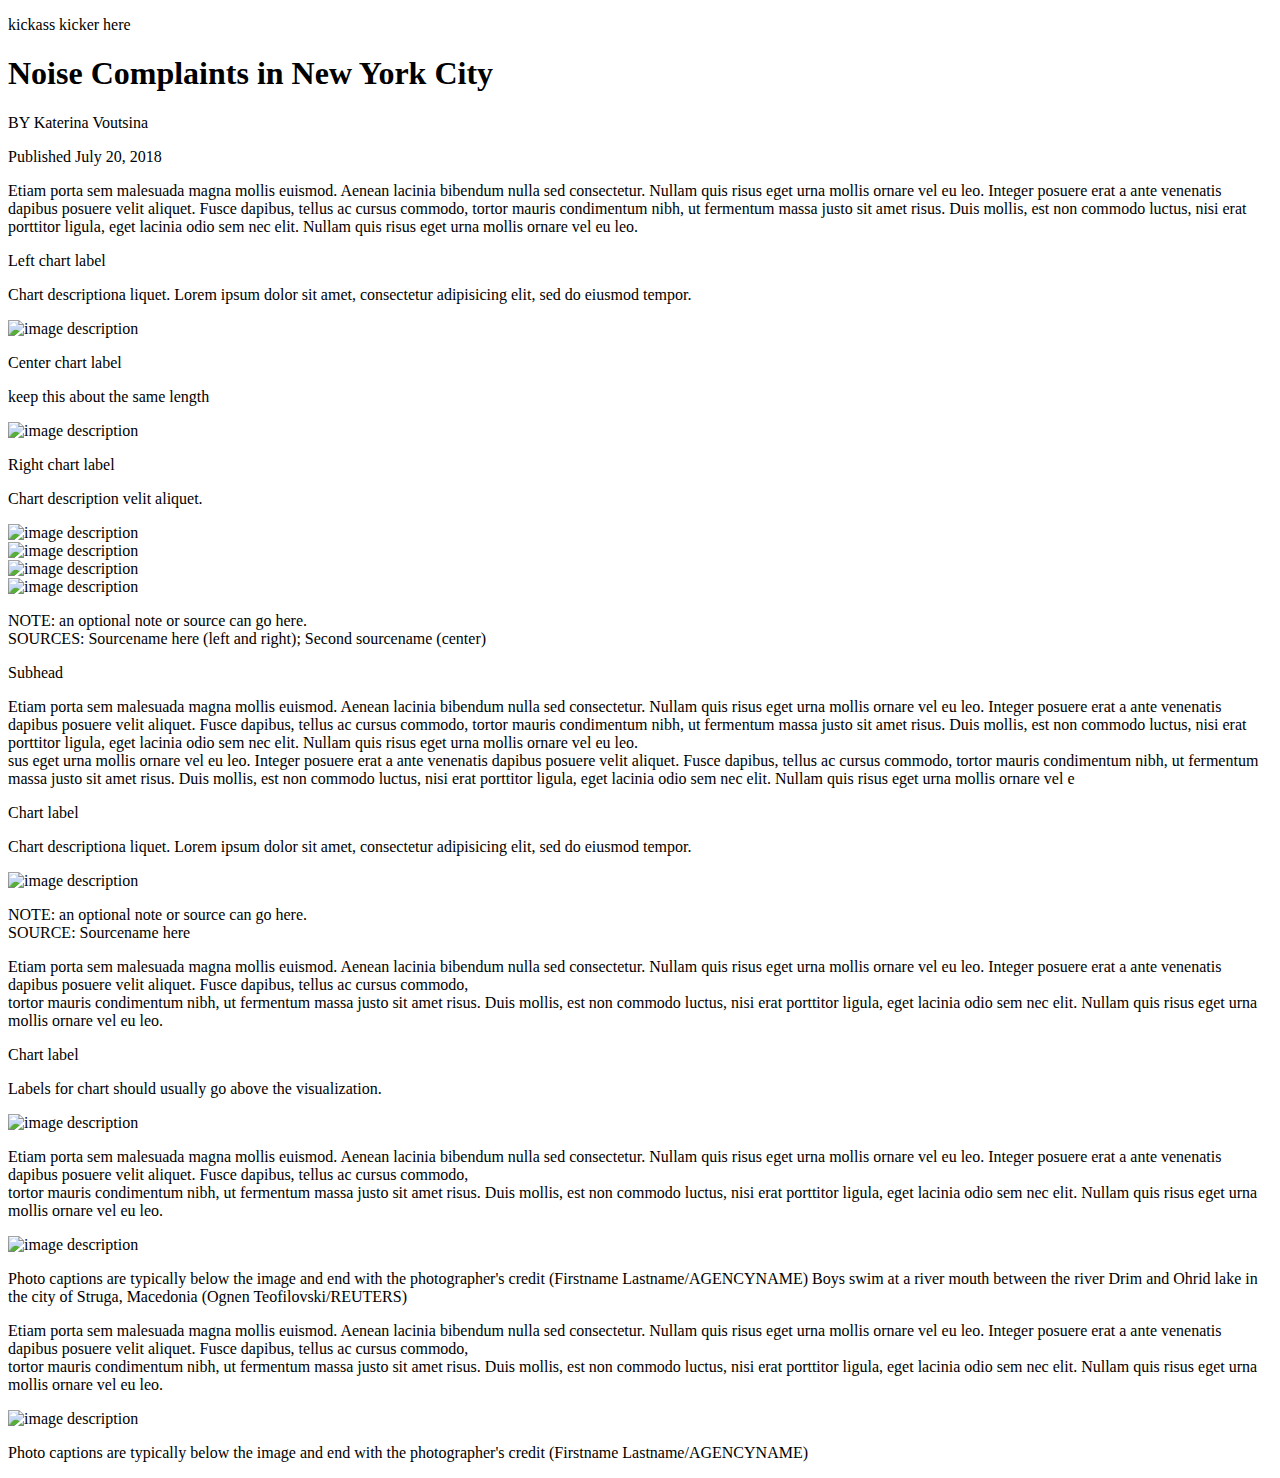
==== index.html @ 0e16860c "My portfolio website" ====
<!doctype html>
<html lang="en">
  <head>
    <!-- Required meta tags -->
    <meta charset="utf-8">
    <meta name="viewport" content="width=device-width, initial-scale=1, shrink-to-fit=no">
    <!-- Bootstrap CSS -->
    <link rel="stylesheet" href="https://stackpath.bootstrapcdn.com/bootstrap/4.1.1/css/bootstrap.min.css" integrity="sha384-WskhaSGFgHYWDcbwN70/dfYBj47jz9qbsMId/iRN3ewGhXQFZCSftd1LZCfmhktB" crossorigin="anonymous">
      
    <!-- Your CSS files -->
    <link rel="stylesheet" href="style/app.css">
    
    <!-- google fonts: Roboto Condensed(super-font) and Lora(sub-font) -->
    <link href="https://fonts.googleapis.com/css?family=Roboto+Condensed:300,400,700" rel="stylesheet">
    <link href="https://fonts.googleapis.com/css?family=Lora:400,400i,700" rel="stylesheet"> 
  
      
      
    <title>Lede page</title>
  </head>
    
  <body class="dark-theme">
    <div class="container"><!-- start of the main container-->
        <div class="row justify-content-center"><!-- headline and intro -->
            <div class="col-lg-10 ">
                <p class="kicker super-font">kickass kicker here</p>
                <h1 class="headline super-font">Noise Complaints in New York City</h1>
                <p class="credit super-font">BY Katerina Voutsina</p>
                <p class="date sub-font">Published July 20, 2018</p>
                <p class="body-text sub-font">
                Etiam porta sem malesuada magna mollis euismod. Aenean lacinia bibendum nulla sed consectetur. Nullam quis risus eget urna mollis ornare vel eu leo. Integer posuere erat a ante venenatis dapibus posuere velit aliquet. Fusce dapibus, tellus ac cursus commodo, tortor mauris condimentum nibh, ut fermentum massa justo sit amet risus. Duis mollis, est non commodo luctus, nisi erat porttitor ligula, eget lacinia odio sem nec elit. Nullam quis risus eget urna mollis ornare vel eu leo.
                </p>
            </div>
        </div>
        
        
        
        
<!-- start of three charts side by side -->
        <div class="row justify-content-center"> <!-- labels/deszcriptions and three charts for mobile -->
            <div class="col-md-4 "><!-- left -->
                <p class="label super-font">Left chart label</p>
                <p class="label-text super-font">Chart descriptiona liquet. Lorem ipsum dolor sit amet, consectetur adipisicing elit, sed do eiusmod tempor. </p>
                <img class="image d-md-none" src="style/images/template_sizeA_0.png" alt="image description">

            </div>
            <div class="col-md-4 "><!-- center -->
                <p class="label super-font">Center chart label</p>
                <p class="label-text super-font">keep this about the same length</p>
                <img class="image d-md-none" src="style/images/template_sizeA_2.png" alt="image description">
            </div>
            <div class="col-md-4 "><!-- right -->
                <p class="label super-font">Right chart label</p>
                <p class="label-text super-font">Chart description   velit aliquet.</p>
                <img class="image  d-md-none" src="style/images/template_sizeA_1.png" alt="image description">
            </div>
        
        </div>
        <!-- these are the image files repeated fror desktop sizes -->
        <div class="d-none d-md-block">
            <div class="row justify-content-center "> 
                <div class="col-md-4 "><!-- left -->
                    <img class="image" src="style/images/template_sizeA_0.png" alt="image description">
                </div>
                <div class="col-md-4 "><!-- center -->
                    <img class="image" src="style/images/template_sizeA_2.png" alt="image description">
                </div>
                <div class="col-md-4 "><!-- right -->
                    <img class="image" src="style/images/template_sizeA_1.png" alt="image description">
                </div>
            </div>
        </div>
<!-- this note is optional -->
        <div class="row justify-content-center "> 
            <div class="col">
                <p class="note sub-font">NOTE: an optional note or source can go here. <br>
                SOURCES: Sourcename here (left and right); Second sourcename (center)
                </p>
            </div>
        </div>
<!-- end of three charts side by side -->
        

        <div class="row justify-content-center"><!-- headline and intro -->
            <div class="col-lg-10 ">
                <p class="subhead super-font">Subhead</p>
                <p class="body-text sub-font">
                Etiam porta sem malesuada magna mollis euismod. Aenean lacinia bibendum nulla sed consectetur. Nullam quis risus eget urna mollis ornare vel eu leo. Integer posuere erat a ante venenatis dapibus posuere velit aliquet. Fusce dapibus, tellus ac cursus commodo, tortor mauris condimentum nibh, ut fermentum massa justo sit amet risus. Duis mollis, est non commodo luctus, nisi erat porttitor ligula, eget lacinia odio sem nec elit. Nullam quis risus eget urna mollis ornare vel eu leo. <br>
                sus eget urna mollis ornare vel eu leo. Integer posuere erat a ante venenatis dapibus posuere velit aliquet. Fusce dapibus, tellus ac cursus commodo, tortor mauris condimentum nibh, ut fermentum massa justo sit amet risus. Duis mollis, est non commodo luctus, nisi erat porttitor ligula, eget lacinia odio sem nec elit. Nullam quis risus eget urna mollis ornare vel e
                </p>
            </div>
        </div>
    
<!-- start of one size B image -->
        <div class="row justify-content-center"> <!-- labels/deszcriptions and three charts for mobile -->
            <div class="col-md-10"><!-- left -->
                <p class="label super-font">Chart label</p>
                <p class="label-text super-font">Chart descriptiona liquet. Lorem ipsum dolor sit amet, consectetur adipisicing elit, sed do eiusmod tempor. </p>
                <img class="image" src="style/images/noise_size_B.png" alt="image description">
                <p class="note sub-font">NOTE: an optional note or source can go here. <br>
                SOURCE: Sourcename here
                </p>
            </div>
        </div>
<!-- end of one size B image -->


        <div class="row justify-content-center"><!-- headline and intro -->
            <div class="col-lg-10 ">
                <p class="body-text sub-font">
                Etiam porta sem malesuada magna mollis euismod. Aenean lacinia bibendum nulla sed consectetur. Nullam quis risus eget urna mollis ornare vel eu leo. Integer posuere erat a ante venenatis dapibus posuere velit aliquet. Fusce dapibus, tellus ac cursus commodo,<br>
                tortor mauris condimentum nibh, ut fermentum massa justo sit amet risus. Duis mollis, est non commodo luctus, nisi erat porttitor ligula, eget lacinia odio sem nec elit. Nullam quis risus eget urna mollis ornare vel eu leo.
                </p>
            </div>
        </div>





<!-- start of one size C image -->


        <div class="row justify-content-center"> 
            <div class="col-md-10">
                <p class="label super-font">Chart label</p>
                <p class="label-text super-font">Labels for chart should usually go above the visualization.</p>
            </div>
            <img class="image" src="style/images/template_size_C.png" alt="image description">
        </div>
        
        <div class="row justify-content-center"><!-- headline and intro -->
            <div class="col-lg-10 ">
                <p class="body-text sub-font">
                Etiam porta sem malesuada magna mollis euismod. Aenean lacinia bibendum nulla sed consectetur. Nullam quis risus eget urna mollis ornare vel eu leo. Integer posuere erat a ante venenatis dapibus posuere velit aliquet. Fusce dapibus, tellus ac cursus commodo,<br>
                tortor mauris condimentum nibh, ut fermentum massa justo sit amet risus. Duis mollis, est non commodo luctus, nisi erat porttitor ligula, eget lacinia odio sem nec elit. Nullam quis risus eget urna mollis ornare vel eu leo.
                </p>
            </div>
        </div>
        
        
        
        
        
        
        
        
        <div class="row justify-content-center"> 
            <div class="col-12">
                <img class="image" src="style/images/swimming.jpg" alt="image description">
            </div>
            <div class="col-md-10">
                <p class="caption sub-font">Photo captions are typically below the image and end with the photographer's credit (Firstname Lastname/AGENCYNAME) Boys swim at a river mouth between the river Drim and Ohrid lake in the city of Struga, Macedonia (Ognen Teofilovski/REUTERS)</p>
            </div>
        </div>
        
        <div class="row justify-content-center"><!-- headline and intro -->
        <div class="col-lg-10 ">
            <p class="body-text sub-font">
            Etiam porta sem malesuada magna mollis euismod. Aenean lacinia bibendum nulla sed consectetur. Nullam quis risus eget urna mollis ornare vel eu leo. Integer posuere erat a ante venenatis dapibus posuere velit aliquet. Fusce dapibus, tellus ac cursus commodo,<br>
            tortor mauris condimentum nibh, ut fermentum massa justo sit amet risus. Duis mollis, est non commodo luctus, nisi erat porttitor ligula, eget lacinia odio sem nec elit. Nullam quis risus eget urna mollis ornare vel eu leo.
            </p>
        </div>
        <div class="row justify-content-center no-gutters"> 
            <div class="col-md-5">
                <img class="image" src="style/images/pic_Size_A.jpeg" alt="image description">
                <p class="caption sub-font">Photo captions are typically below the image and end with the photographer's credit (Firstname Lastname/AGENCYNAME)</p>
            </div>
        </div>
    
            
            
    
        
        
        
        
        
      </div><!-- end of the main container-->
   
        

      
      
    <!-- Optional JavaScript -->
    <!-- jQuery first, then Popper.js, then Bootstrap JS -->
    <script src="https://code.jquery.com/jquery-3.3.1.slim.min.js" integrity="sha384-q8i/X+965DzO0rT7abK41JStQIAqVgRVzpbzo5smXKp4YfRvH+8abtTE1Pi6jizo" crossorigin="anonymous"></script>
    <script src="https://cdnjs.cloudflare.com/ajax/libs/popper.js/1.14.3/umd/popper.min.js" integrity="sha384-ZMP7rVo3mIykV+2+9J3UJ46jBk0WLaUAdn689aCwoqbBJiSnjAK/l8WvCWPIPm49" crossorigin="anonymous"></script>
    <script src="https://stackpath.bootstrapcdn.com/bootstrap/4.1.1/js/bootstrap.min.js" integrity="sha384-smHYKdLADwkXOn1EmN1qk/HfnUcbVRZyYmZ4qpPea6sjB/pTJ0euyQp0Mk8ck+5T" crossorigin="anonymous"></script>
  </body>
</html>
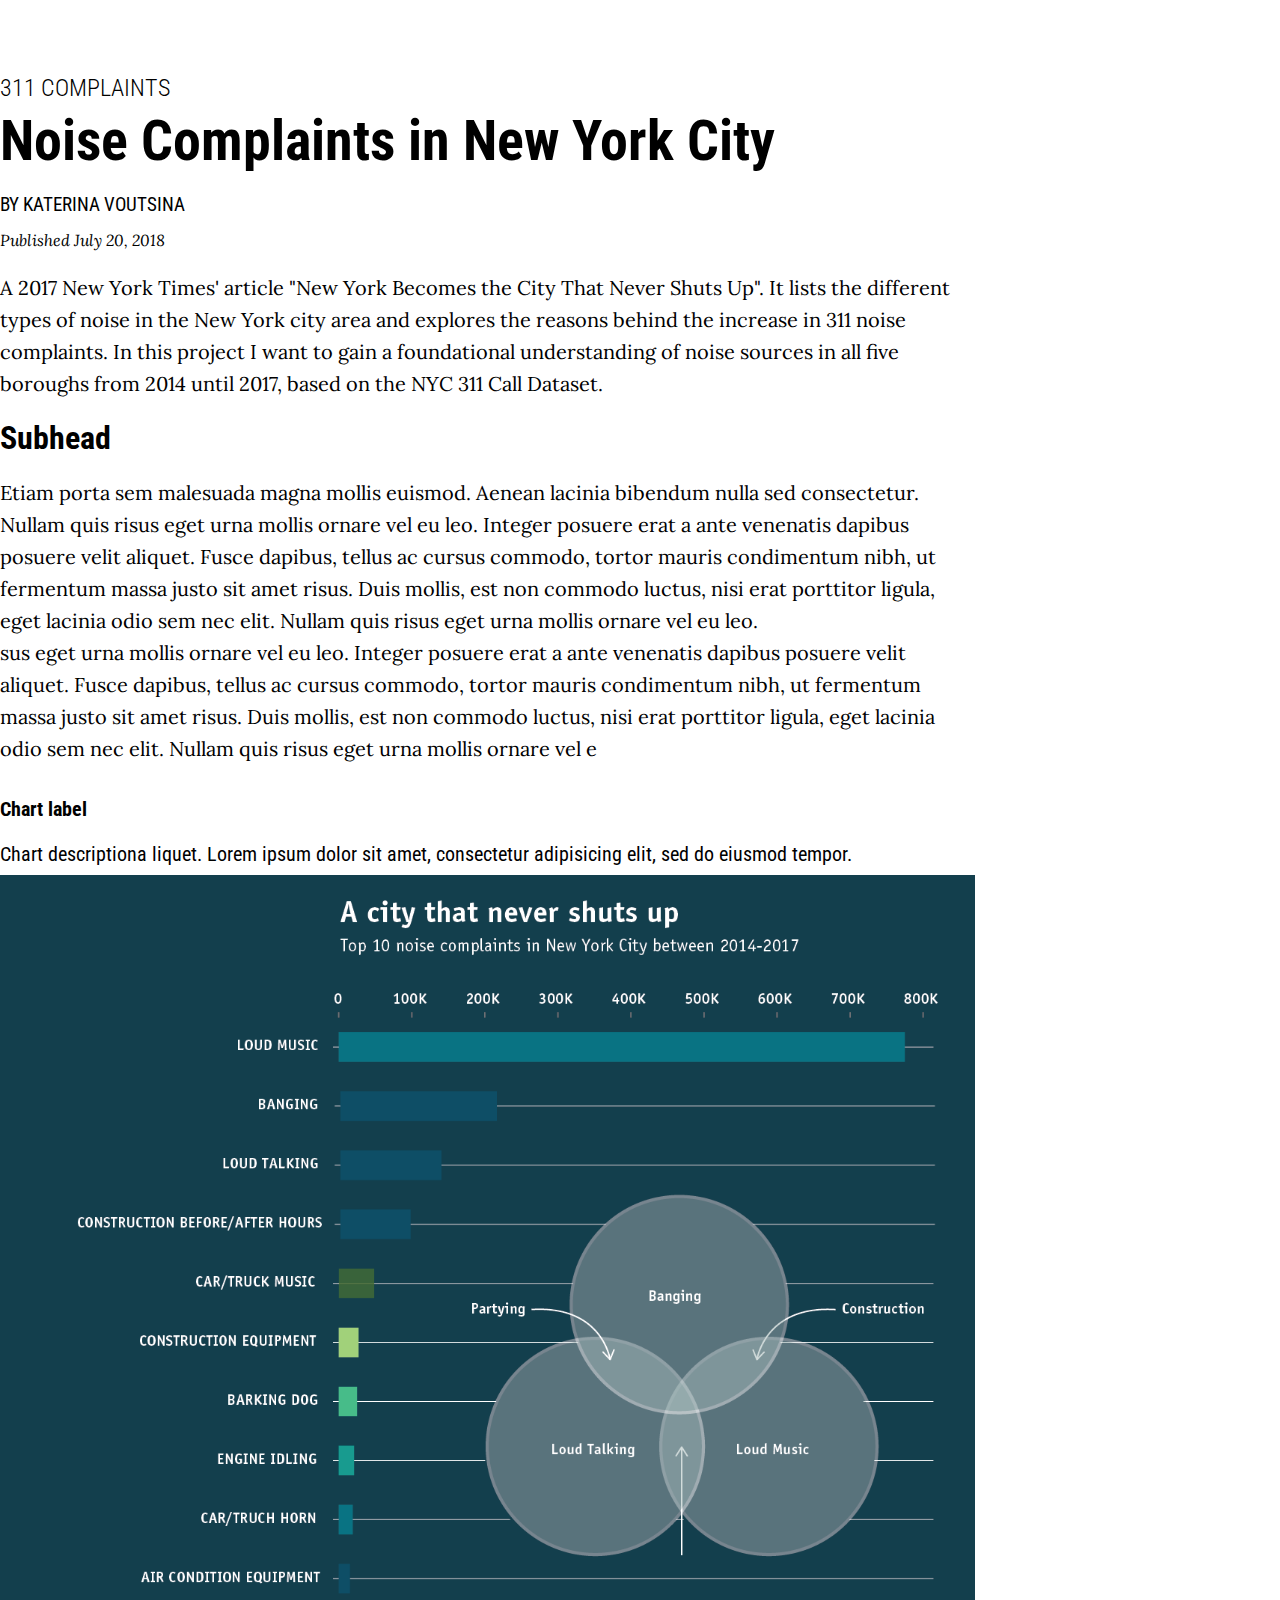
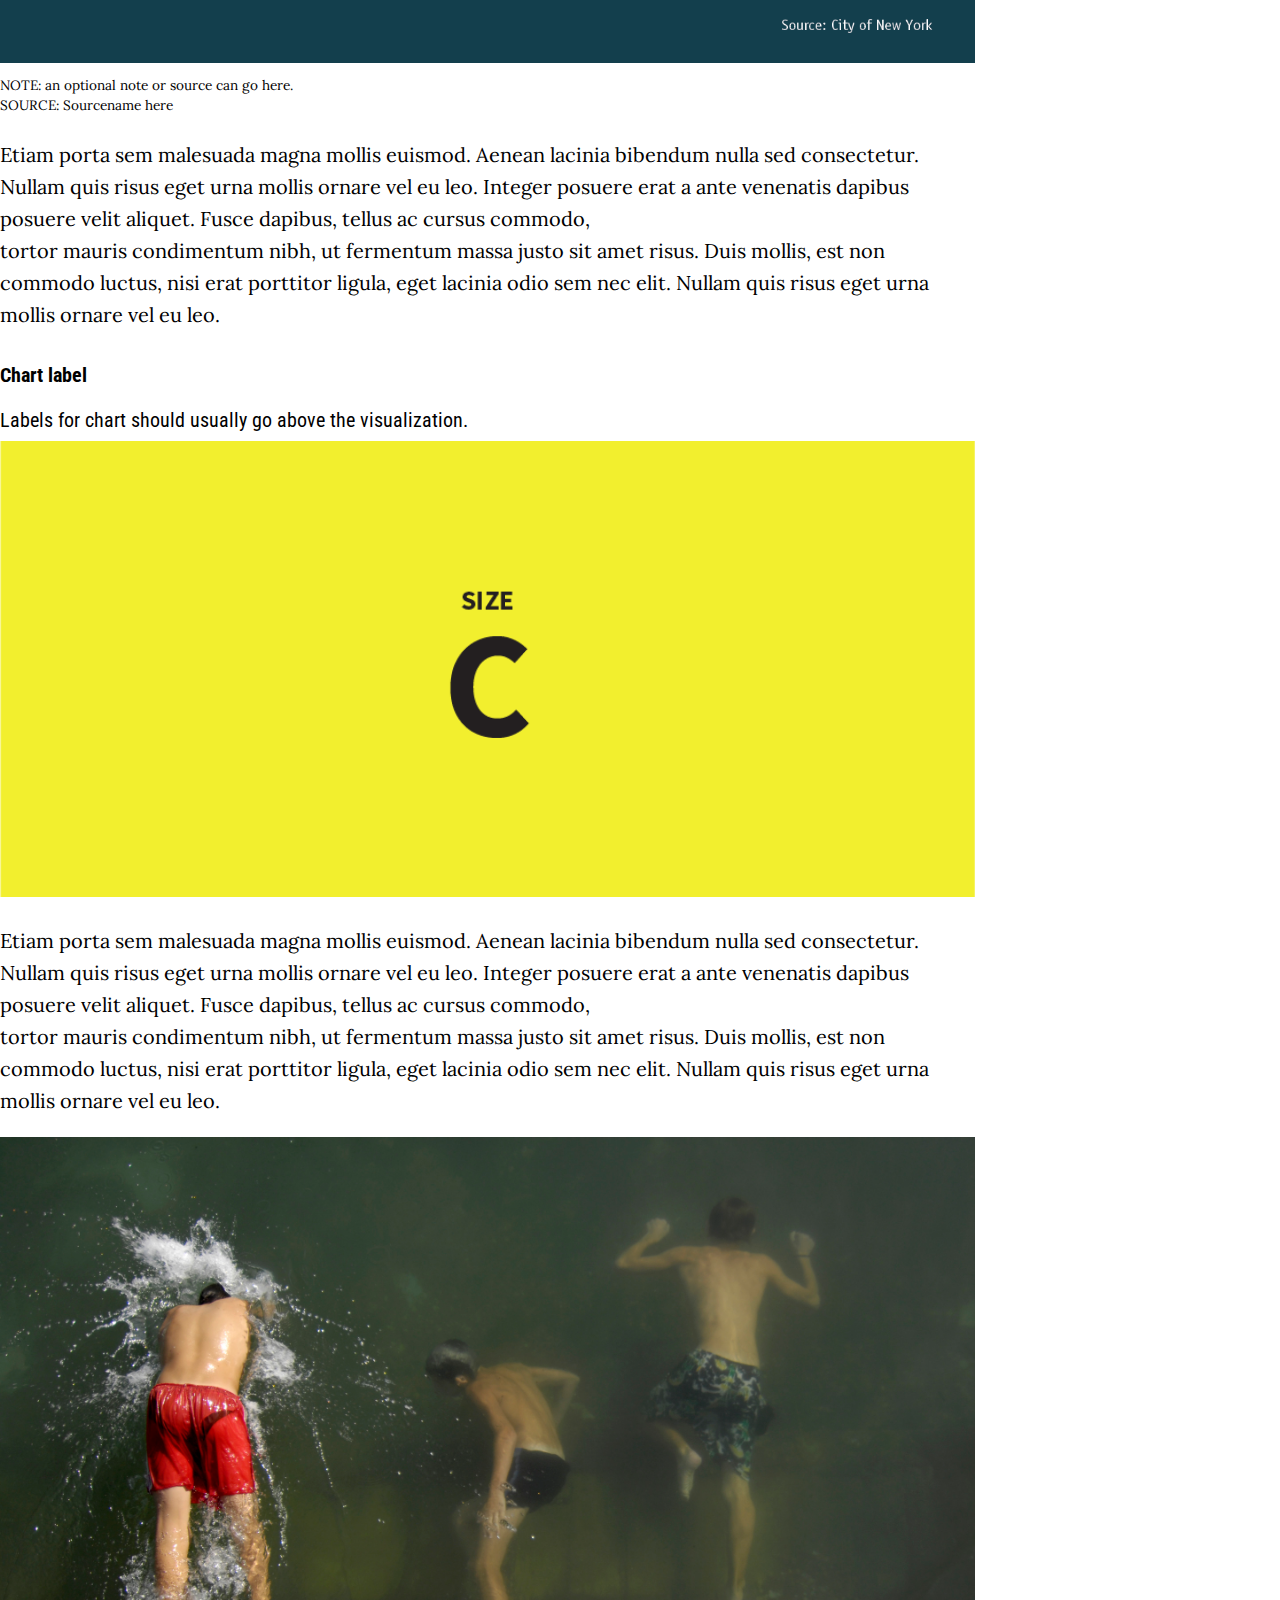
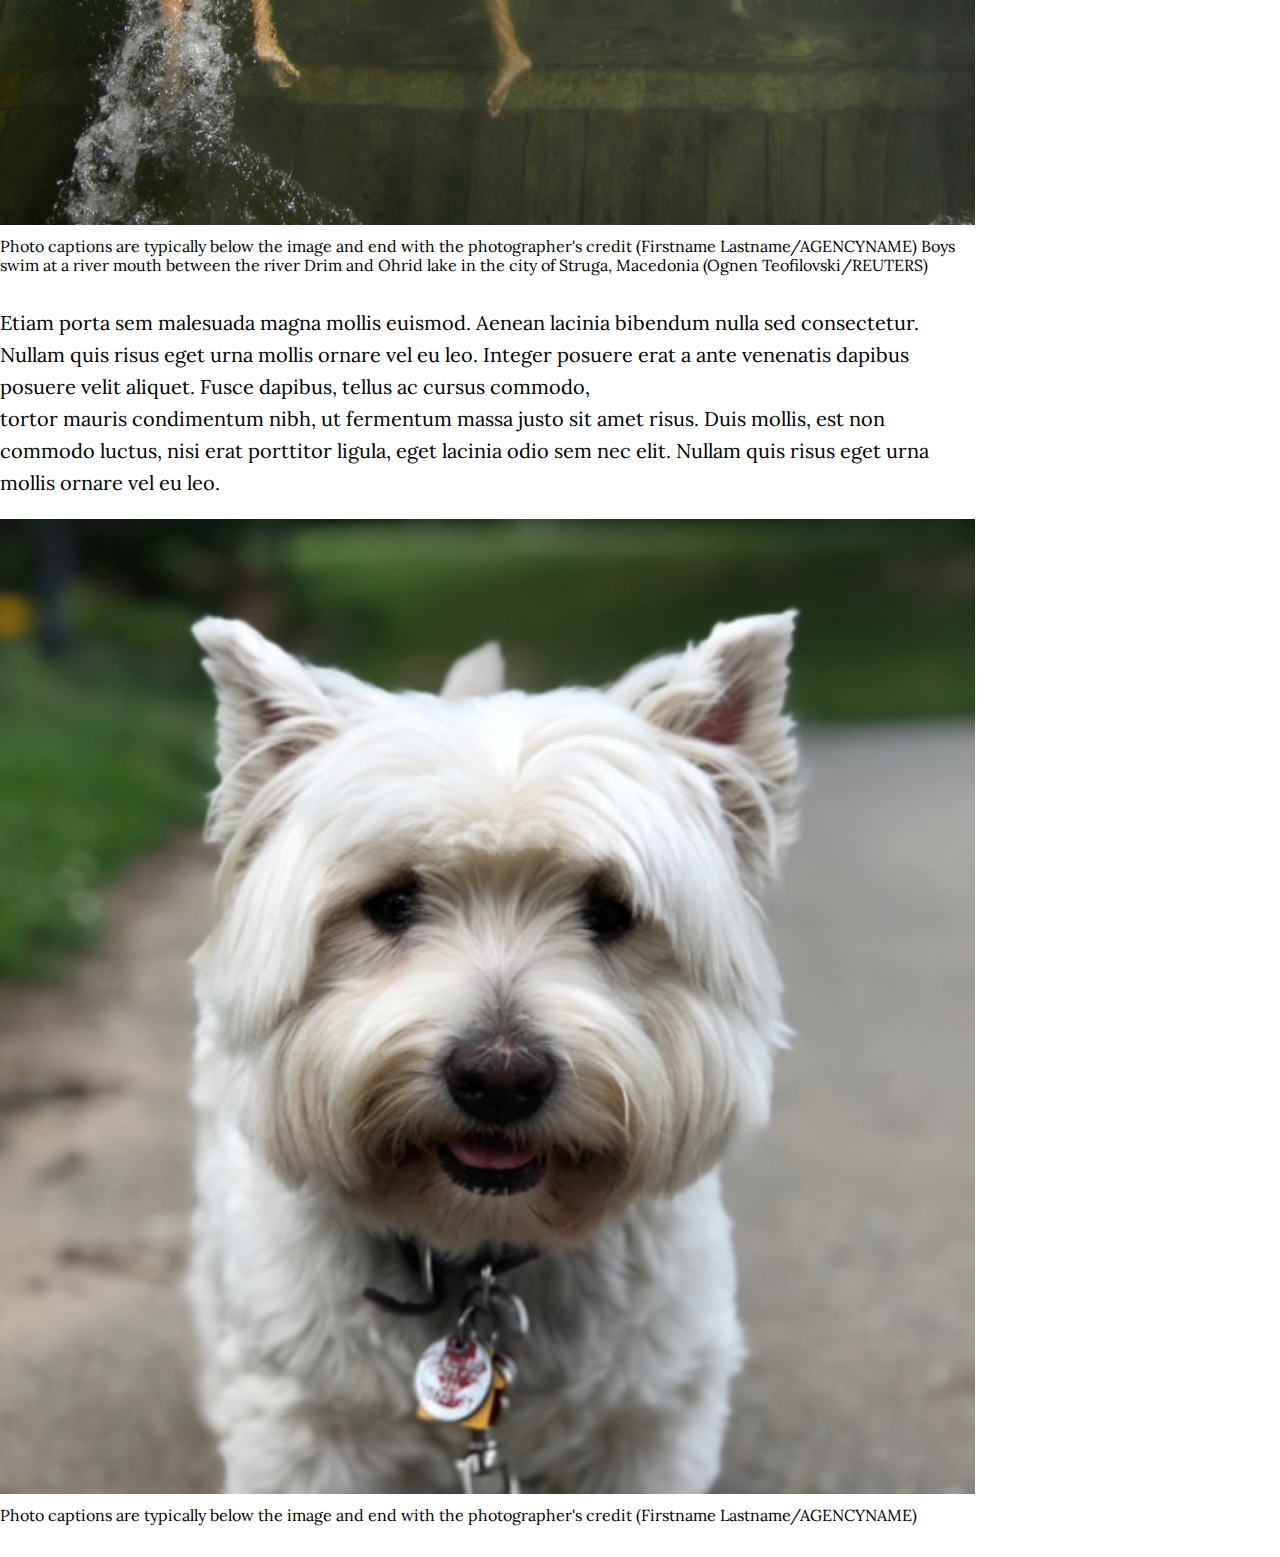
==== commit c8b09b22: "Add files via upload" ====
--- a/index.html
+++ b/index.html
@@ -16,69 +16,22 @@
   
       
       
-    <title>Lede page</title>
+    <title>Noise Pollution in New York City</title>
   </head>
     
-  <body class="dark-theme">
+  <body class="light-theme">
     <div class="container"><!-- start of the main container-->
         <div class="row justify-content-center"><!-- headline and intro -->
             <div class="col-lg-10 ">
-                <p class="kicker super-font">kickass kicker here</p>
+                <p class="kicker super-font">311 Complaints</p>
                 <h1 class="headline super-font">Noise Complaints in New York City</h1>
                 <p class="credit super-font">BY Katerina Voutsina</p>
                 <p class="date sub-font">Published July 20, 2018</p>
                 <p class="body-text sub-font">
-                Etiam porta sem malesuada magna mollis euismod. Aenean lacinia bibendum nulla sed consectetur. Nullam quis risus eget urna mollis ornare vel eu leo. Integer posuere erat a ante venenatis dapibus posuere velit aliquet. Fusce dapibus, tellus ac cursus commodo, tortor mauris condimentum nibh, ut fermentum massa justo sit amet risus. Duis mollis, est non commodo luctus, nisi erat porttitor ligula, eget lacinia odio sem nec elit. Nullam quis risus eget urna mollis ornare vel eu leo.
+                A 2017 New York Times' article "New York Becomes the City That Never Shuts Up". It lists the different types of noise in the New York city area and explores the reasons behind the increase in 311 noise complaints. In this project I want to gain a foundational understanding of noise sources in all five boroughs from 2014 until 2017, based on the NYC 311 Call Dataset.
                 </p>
             </div>
         </div>
-        
-        
-        
-        
-<!-- start of three charts side by side -->
-        <div class="row justify-content-center"> <!-- labels/deszcriptions and three charts for mobile -->
-            <div class="col-md-4 "><!-- left -->
-                <p class="label super-font">Left chart label</p>
-                <p class="label-text super-font">Chart descriptiona liquet. Lorem ipsum dolor sit amet, consectetur adipisicing elit, sed do eiusmod tempor. </p>
-                <img class="image d-md-none" src="style/images/template_sizeA_0.png" alt="image description">
-
-            </div>
-            <div class="col-md-4 "><!-- center -->
-                <p class="label super-font">Center chart label</p>
-                <p class="label-text super-font">keep this about the same length</p>
-                <img class="image d-md-none" src="style/images/template_sizeA_2.png" alt="image description">
-            </div>
-            <div class="col-md-4 "><!-- right -->
-                <p class="label super-font">Right chart label</p>
-                <p class="label-text super-font">Chart description   velit aliquet.</p>
-                <img class="image  d-md-none" src="style/images/template_sizeA_1.png" alt="image description">
-            </div>
-        
-        </div>
-        <!-- these are the image files repeated fror desktop sizes -->
-        <div class="d-none d-md-block">
-            <div class="row justify-content-center "> 
-                <div class="col-md-4 "><!-- left -->
-                    <img class="image" src="style/images/template_sizeA_0.png" alt="image description">
-                </div>
-                <div class="col-md-4 "><!-- center -->
-                    <img class="image" src="style/images/template_sizeA_2.png" alt="image description">
-                </div>
-                <div class="col-md-4 "><!-- right -->
-                    <img class="image" src="style/images/template_sizeA_1.png" alt="image description">
-                </div>
-            </div>
-        </div>
-<!-- this note is optional -->
-        <div class="row justify-content-center "> 
-            <div class="col">
-                <p class="note sub-font">NOTE: an optional note or source can go here. <br>
-                SOURCES: Sourcename here (left and right); Second sourcename (center)
-                </p>
-            </div>
-        </div>
-<!-- end of three charts side by side -->
         
 
         <div class="row justify-content-center"><!-- headline and intro -->
--- a/style/app.css
+++ b/style/app.css
@@ -0,0 +1,142 @@
+
+
+body {
+    padding-top:60px;
+    margin: auto;
+}
+
+
+/* choose a light or dark theme to add to the body tag. */
+.dark-theme {
+    background-color: #181414;
+    color: #fcfbfb;   
+}
+.light-theme {
+    background-color: white;
+    color: black;    
+}
+
+.container {
+        max-width: 975px;
+}
+
+/* ******** */
+
+.image {
+    width: 100%;
+}
+
+
+
+/*
+super-font
+.headline
+.kicker
+.subhead
+.label
+.label-text
+.credit
+
+sub-font
+.date
+.body-text
+.note
+*/
+
+
+
+.super-font {
+    font-family: 'Roboto Condensed', sans-serif;
+}
+.sub-font {
+    font-family: 'Lora', serif;
+}
+
+
+
+.headline {
+    font-size: 3.5rem;
+    line-height: 0.9;
+    margin-bottom: 0.25rem;
+    margin-top: 1rem;
+    font-weight: 700;
+}
+
+.body-text {
+    font-size: 1.25rem;
+    line-height: 1.6;
+    margin-top: 1.5rem;
+
+}
+
+.kicker {
+    font-size: 1.5rem;
+    line-height: 1;
+    margin-bottom: 0.5rem;
+    margin-top: 1rem;
+    font-weight: 300;
+    text-transform: uppercase;
+}
+
+.credit  {
+    font-size: 1.2rem;
+    line-height: 0.75;
+    margin-top: 2rem;
+    font-weight: 400;
+    text-transform: uppercase;
+}
+
+.date {
+    font-size: 1rem;
+    line-height: 1;
+    margin-top: 0.25;
+    font-weight: 400;
+    font-style: italic;
+}
+
+.subhead {
+    font-size: 2rem;
+    line-height: 0.9;
+    margin-bottom: 0.5rem;
+    margin-top: 1.5rem;
+    font-weight: 700;
+}
+
+.label {
+    font-size: 1.25rem;
+    line-height: 1.25;
+    margin-top: 2rem;
+    margin-bottom: 0.5rem;
+    font-weight: 700;
+}
+
+.label-text {
+    font-size: 1.25rem;
+    line-height: 1.25;
+    margin-bottom: 0.5rem;
+    font-weight: 400;
+}
+
+.note {
+    font-size: 0.85rem;
+    line-height: 1.5;
+    margin-top: 0.5rem;
+    margin-bottom: 1.25rem;
+    font-weight: 400;
+}
+.caption  {
+    font-size: 1rem;
+    line-height: 1.2;
+    margin-top: 0.5rem;
+    margin-bottom: 2rem;
+    font-weight: 400;
+}
+
+
+
+
+
+
+
+
+
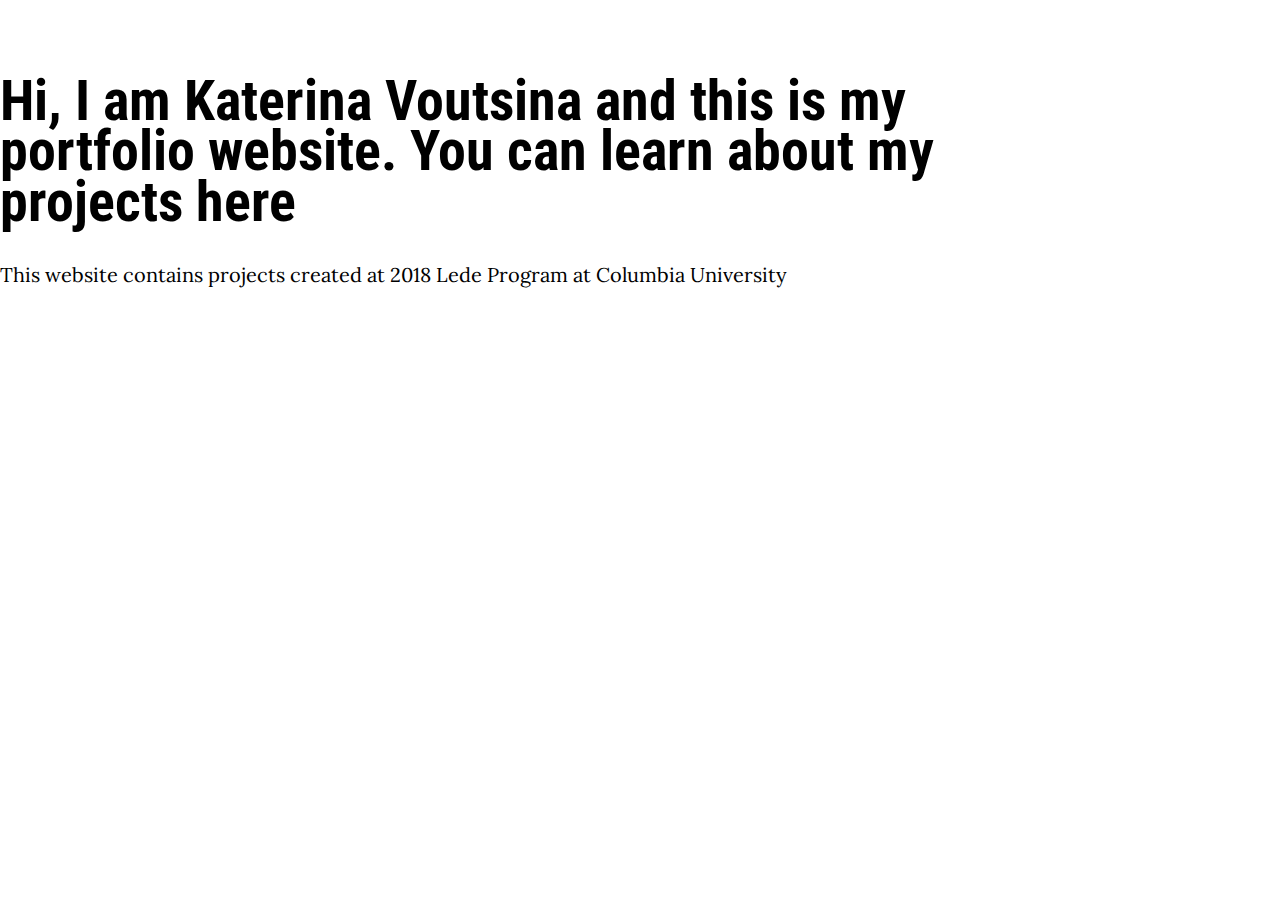
==== commit eb489717: "pushing" ====
--- a/index.html
+++ b/index.html
@@ -15,130 +15,22 @@
     <link href="https://fonts.googleapis.com/css?family=Lora:400,400i,700" rel="stylesheet"> 
   
       
-      
-    <title>Noise Pollution in New York City</title>
+    <title>Hi, I am Katerina Voutsina and this is my portfolio website</title>
   </head>
     
   <body class="light-theme">
     <div class="container"><!-- start of the main container-->
         <div class="row justify-content-center"><!-- headline and intro -->
             <div class="col-lg-10 ">
-                <p class="kicker super-font">311 Complaints</p>
-                <h1 class="headline super-font">Noise Complaints in New York City</h1>
-                <p class="credit super-font">BY Katerina Voutsina</p>
-                <p class="date sub-font">Published July 20, 2018</p>
+                <p class="kicker super-font"></p>
+                <h1 class="headline super-font">Hi, I am Katerina Voutsina and this is my portfolio website. 
+                You can learn about my projects here</h1>
+                <p class="credit super-font"></p>
+                <p class="date sub-font"></p>
                 <p class="body-text sub-font">
-                A 2017 New York Times' article "New York Becomes the City That Never Shuts Up". It lists the different types of noise in the New York city area and explores the reasons behind the increase in 311 noise complaints. In this project I want to gain a foundational understanding of noise sources in all five boroughs from 2014 until 2017, based on the NYC 311 Call Dataset.
-                </p>
-            </div>
-        </div>
-        
-
-        <div class="row justify-content-center"><!-- headline and intro -->
-            <div class="col-lg-10 ">
-                <p class="subhead super-font">Subhead</p>
-                <p class="body-text sub-font">
-                Etiam porta sem malesuada magna mollis euismod. Aenean lacinia bibendum nulla sed consectetur. Nullam quis risus eget urna mollis ornare vel eu leo. Integer posuere erat a ante venenatis dapibus posuere velit aliquet. Fusce dapibus, tellus ac cursus commodo, tortor mauris condimentum nibh, ut fermentum massa justo sit amet risus. Duis mollis, est non commodo luctus, nisi erat porttitor ligula, eget lacinia odio sem nec elit. Nullam quis risus eget urna mollis ornare vel eu leo. <br>
-                sus eget urna mollis ornare vel eu leo. Integer posuere erat a ante venenatis dapibus posuere velit aliquet. Fusce dapibus, tellus ac cursus commodo, tortor mauris condimentum nibh, ut fermentum massa justo sit amet risus. Duis mollis, est non commodo luctus, nisi erat porttitor ligula, eget lacinia odio sem nec elit. Nullam quis risus eget urna mollis ornare vel e
-                </p>
-            </div>
-        </div>
-    
-<!-- start of one size B image -->
-        <div class="row justify-content-center"> <!-- labels/deszcriptions and three charts for mobile -->
-            <div class="col-md-10"><!-- left -->
-                <p class="label super-font">Chart label</p>
-                <p class="label-text super-font">Chart descriptiona liquet. Lorem ipsum dolor sit amet, consectetur adipisicing elit, sed do eiusmod tempor. </p>
-                <img class="image" src="style/images/noise_size_B.png" alt="image description">
-                <p class="note sub-font">NOTE: an optional note or source can go here. <br>
-                SOURCE: Sourcename here
-                </p>
-            </div>
-        </div>
-<!-- end of one size B image -->
-
-
-        <div class="row justify-content-center"><!-- headline and intro -->
-            <div class="col-lg-10 ">
-                <p class="body-text sub-font">
-                Etiam porta sem malesuada magna mollis euismod. Aenean lacinia bibendum nulla sed consectetur. Nullam quis risus eget urna mollis ornare vel eu leo. Integer posuere erat a ante venenatis dapibus posuere velit aliquet. Fusce dapibus, tellus ac cursus commodo,<br>
-                tortor mauris condimentum nibh, ut fermentum massa justo sit amet risus. Duis mollis, est non commodo luctus, nisi erat porttitor ligula, eget lacinia odio sem nec elit. Nullam quis risus eget urna mollis ornare vel eu leo.
+                This website contains projects created at 2018 Lede Program at Columbia University
                 </p>
             </div>
         </div>
 
-
-
-
-
-<!-- start of one size C image -->
-
-
-        <div class="row justify-content-center"> 
-            <div class="col-md-10">
-                <p class="label super-font">Chart label</p>
-                <p class="label-text super-font">Labels for chart should usually go above the visualization.</p>
-            </div>
-            <img class="image" src="style/images/template_size_C.png" alt="image description">
-        </div>
-        
-        <div class="row justify-content-center"><!-- headline and intro -->
-            <div class="col-lg-10 ">
-                <p class="body-text sub-font">
-                Etiam porta sem malesuada magna mollis euismod. Aenean lacinia bibendum nulla sed consectetur. Nullam quis risus eget urna mollis ornare vel eu leo. Integer posuere erat a ante venenatis dapibus posuere velit aliquet. Fusce dapibus, tellus ac cursus commodo,<br>
-                tortor mauris condimentum nibh, ut fermentum massa justo sit amet risus. Duis mollis, est non commodo luctus, nisi erat porttitor ligula, eget lacinia odio sem nec elit. Nullam quis risus eget urna mollis ornare vel eu leo.
-                </p>
-            </div>
-        </div>
-        
-        
-        
-        
-        
-        
-        
-        
-        <div class="row justify-content-center"> 
-            <div class="col-12">
-                <img class="image" src="style/images/swimming.jpg" alt="image description">
-            </div>
-            <div class="col-md-10">
-                <p class="caption sub-font">Photo captions are typically below the image and end with the photographer's credit (Firstname Lastname/AGENCYNAME) Boys swim at a river mouth between the river Drim and Ohrid lake in the city of Struga, Macedonia (Ognen Teofilovski/REUTERS)</p>
-            </div>
-        </div>
-        
-        <div class="row justify-content-center"><!-- headline and intro -->
-        <div class="col-lg-10 ">
-            <p class="body-text sub-font">
-            Etiam porta sem malesuada magna mollis euismod. Aenean lacinia bibendum nulla sed consectetur. Nullam quis risus eget urna mollis ornare vel eu leo. Integer posuere erat a ante venenatis dapibus posuere velit aliquet. Fusce dapibus, tellus ac cursus commodo,<br>
-            tortor mauris condimentum nibh, ut fermentum massa justo sit amet risus. Duis mollis, est non commodo luctus, nisi erat porttitor ligula, eget lacinia odio sem nec elit. Nullam quis risus eget urna mollis ornare vel eu leo.
-            </p>
-        </div>
-        <div class="row justify-content-center no-gutters"> 
-            <div class="col-md-5">
-                <img class="image" src="style/images/pic_Size_A.jpeg" alt="image description">
-                <p class="caption sub-font">Photo captions are typically below the image and end with the photographer's credit (Firstname Lastname/AGENCYNAME)</p>
-            </div>
-        </div>
-    
-            
-            
-    
-        
-        
-        
-        
-        
-      </div><!-- end of the main container-->
-   
-        
-
-      
-      
-    <!-- Optional JavaScript -->
-    <!-- jQuery first, then Popper.js, then Bootstrap JS -->
-    <script src="https://code.jquery.com/jquery-3.3.1.slim.min.js" integrity="sha384-q8i/X+965DzO0rT7abK41JStQIAqVgRVzpbzo5smXKp4YfRvH+8abtTE1Pi6jizo" crossorigin="anonymous"></script>
-    <script src="https://cdnjs.cloudflare.com/ajax/libs/popper.js/1.14.3/umd/popper.min.js" integrity="sha384-ZMP7rVo3mIykV+2+9J3UJ46jBk0WLaUAdn689aCwoqbBJiSnjAK/l8WvCWPIPm49" crossorigin="anonymous"></script>
-    <script src="https://stackpath.bootstrapcdn.com/bootstrap/4.1.1/js/bootstrap.min.js" integrity="sha384-smHYKdLADwkXOn1EmN1qk/HfnUcbVRZyYmZ4qpPea6sjB/pTJ0euyQp0Mk8ck+5T" crossorigin="anonymous"></script>
-  </body>
-</html>+      </div><!-- end of the main container-->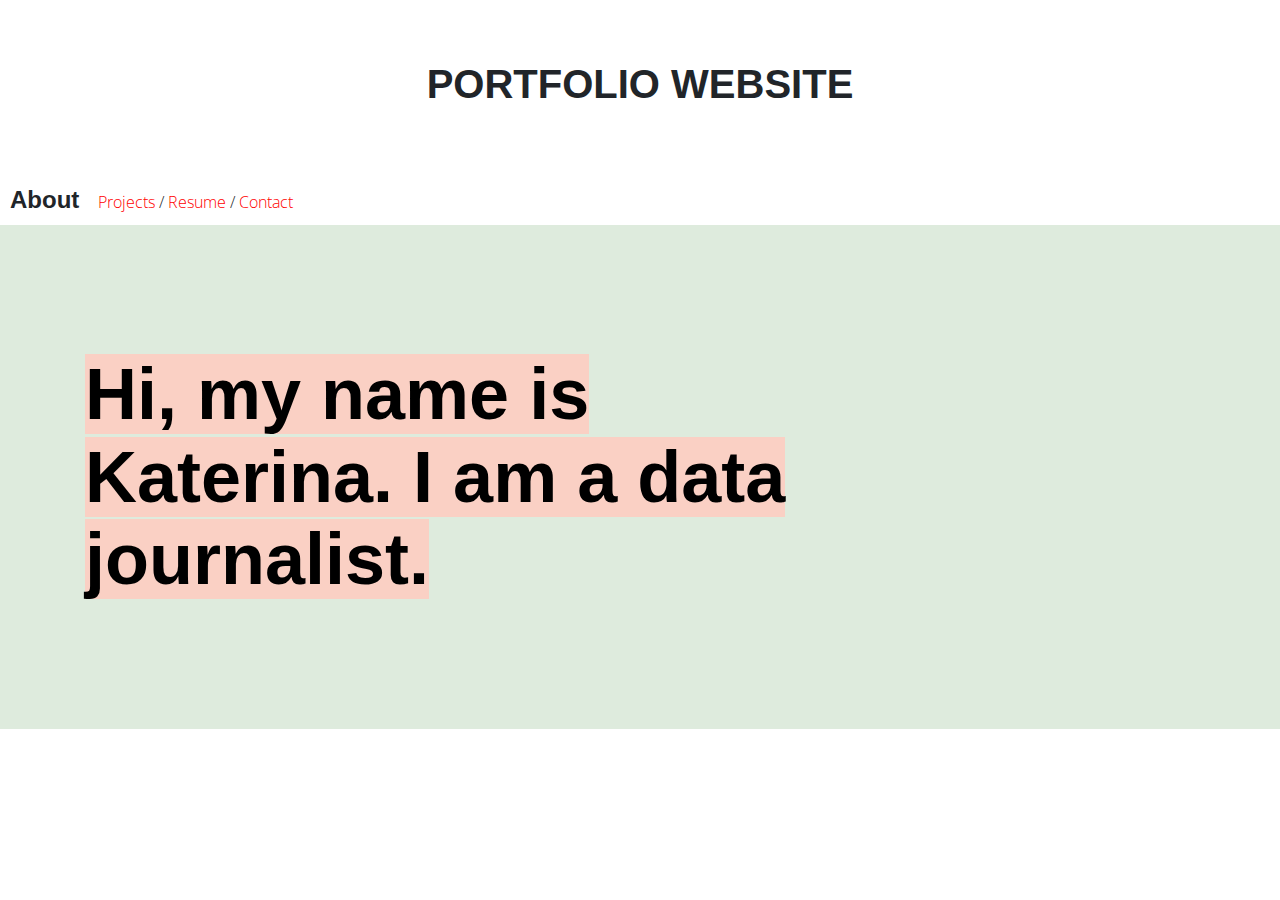
==== commit f9e472dd: "update" ====
--- a/index.html
+++ b/index.html
@@ -4,33 +4,48 @@
     <!-- Required meta tags -->
     <meta charset="utf-8">
     <meta name="viewport" content="width=device-width, initial-scale=1, shrink-to-fit=no">
+
+    <!-- 
+      1. To change fonts, visit https://fonts.google.com/
+      2. After you pick your fonts, click 'Customize'
+      3. Pick a few weights for your body font 
+          400 = regular, regular italic, 700 = bold
+      4. And whichever weight you want for your title font (regular? bold?)
+      5. Replace the <link... down below
+      6. Edit custom.css with your new font names. Be sure to add the weight!
+    -->
+    <link href="https://fonts.googleapis.com/css?family=Open+Sans|Roboto" rel="stylesheet">
+
     <!-- Bootstrap CSS -->
-    <link rel="stylesheet" href="https://stackpath.bootstrapcdn.com/bootstrap/4.1.1/css/bootstrap.min.css" integrity="sha384-WskhaSGFgHYWDcbwN70/dfYBj47jz9qbsMId/iRN3ewGhXQFZCSftd1LZCfmhktB" crossorigin="anonymous">
-      
-    <!-- Your CSS files -->
-    <link rel="stylesheet" href="style/app.css">
+    <link rel="stylesheet" href="https://maxcdn.bootstrapcdn.com/bootstrap/4.0.0/css/bootstrap.min.css">
     
-    <!-- google fonts: Roboto Condensed(super-font) and Lora(sub-font) -->
-    <link href="https://fonts.googleapis.com/css?family=Roboto+Condensed:300,400,700" rel="stylesheet">
-    <link href="https://fonts.googleapis.com/css?family=Lora:400,400i,700" rel="stylesheet"> 
-  
-      
-    <title>Hi, I am Katerina Voutsina and this is my portfolio website</title>
+    <!-- Our custom CSS file -->
+    <link rel="stylesheet" href="custom.css">
+
+    <title>This is the title</title>
   </head>
-    
-  <body class="light-theme">
-    <div class="container"><!-- start of the main container-->
-        <div class="row justify-content-center"><!-- headline and intro -->
-            <div class="col-lg-10 ">
-                <p class="kicker super-font"></p>
-                <h1 class="headline super-font">Hi, I am Katerina Voutsina and this is my portfolio website. 
-                You can learn about my projects here</h1>
-                <p class="credit super-font"></p>
-                <p class="date sub-font"></p>
-                <p class="body-text sub-font">
-                This website contains projects created at 2018 Lede Program at Columbia University
-                </p>
-            </div>
+  <body>
+
+
+    <h1 class="text-center snippet-header">
+    PORTFOLIO WEBSITE
+    </h1>
+
+
+    <div class="simple-nav">
+      <h4>About</h4> <a href="#">Projects</a> / <a href="#">Resume</a> / <a href="#">Contact</a>
+    </div>
+
+    <div class="fancy-header background text-highlight">
+      <div class="container">
+        <div class="row">
+          <div class="col-sm-8 text-left">
+            <h1 class="display-3">Hi, my name is Katerina. I am a data journalist.</h1>
+          </div>
         </div>
+      </div>
+    </div>
 
-      </div><!-- end of the main container-->+    <script src="https://code.jquery.com/jquery-3.2.1.slim.min.js"></script>
+  </body>
+</html>
--- a/custom.css
+++ b/custom.css
@@ -0,0 +1,89 @@
+body {
+  font-family: "Open Sans", sans-serif;
+  font-weight: 200;
+}
+
+h1, h2, h3, h4, h5, h6 {
+  font-family: 'Lato', sans-serif;
+  font-weight: 700 !important;
+}
+
+a {
+  color: red;
+}
+
+a:hover {
+  color: #0056b3;
+}
+
+.snippet-header {
+  padding: 60px 0;
+}
+
+.simple-nav {
+  padding: 10px;
+}
+
+.simple-nav h4 {
+  display: inline;
+  margin-right: 15px;
+}
+
+.nav.colored {
+  background: #333;
+}
+
+.nav.colored a {
+  color: #fff;
+}
+
+.fancy-header {
+  background-color: #deebdd;
+  background-image: linear-gradient(315deg, #deebdd 0%, #bbdbbe 74%);
+  padding: 8em 0;}
+
+.alt-color {
+  background-color: #f39f86;
+  background-image: linear-gradient(315deg, #f39f86 0%, #f9d976 74%);
+}
+
+.alt-color-2 {
+  background-color: #f6f0c4;
+  background-image: linear-gradient(315deg, #f6f0c4 0%, #d99ec9 74%);
+}
+
+.background {
+  background-image: url('background.jpg');
+  background-size: cover;
+}
+
+.shadow-background {
+  color: white;
+  text-shadow: rgba(0,0,0,0.4) 0 0 30px;
+/*  color: black; */
+/*  text-shadow: rgba(255,255,255,0.4) 0 0 30px; */
+}
+
+img {
+  max-width: 100%;
+}
+
+.section {
+  padding-top: 30px;
+}
+
+.text-highlight h1 {
+  background: #FAD0C4;
+  color: black;
+  display: inline;
+  line-height: 1.15;
+}
+
+.footer {
+  background: #333;
+  color:white;
+}
+
+.footer .container {
+  padding: 30px 0;
+}